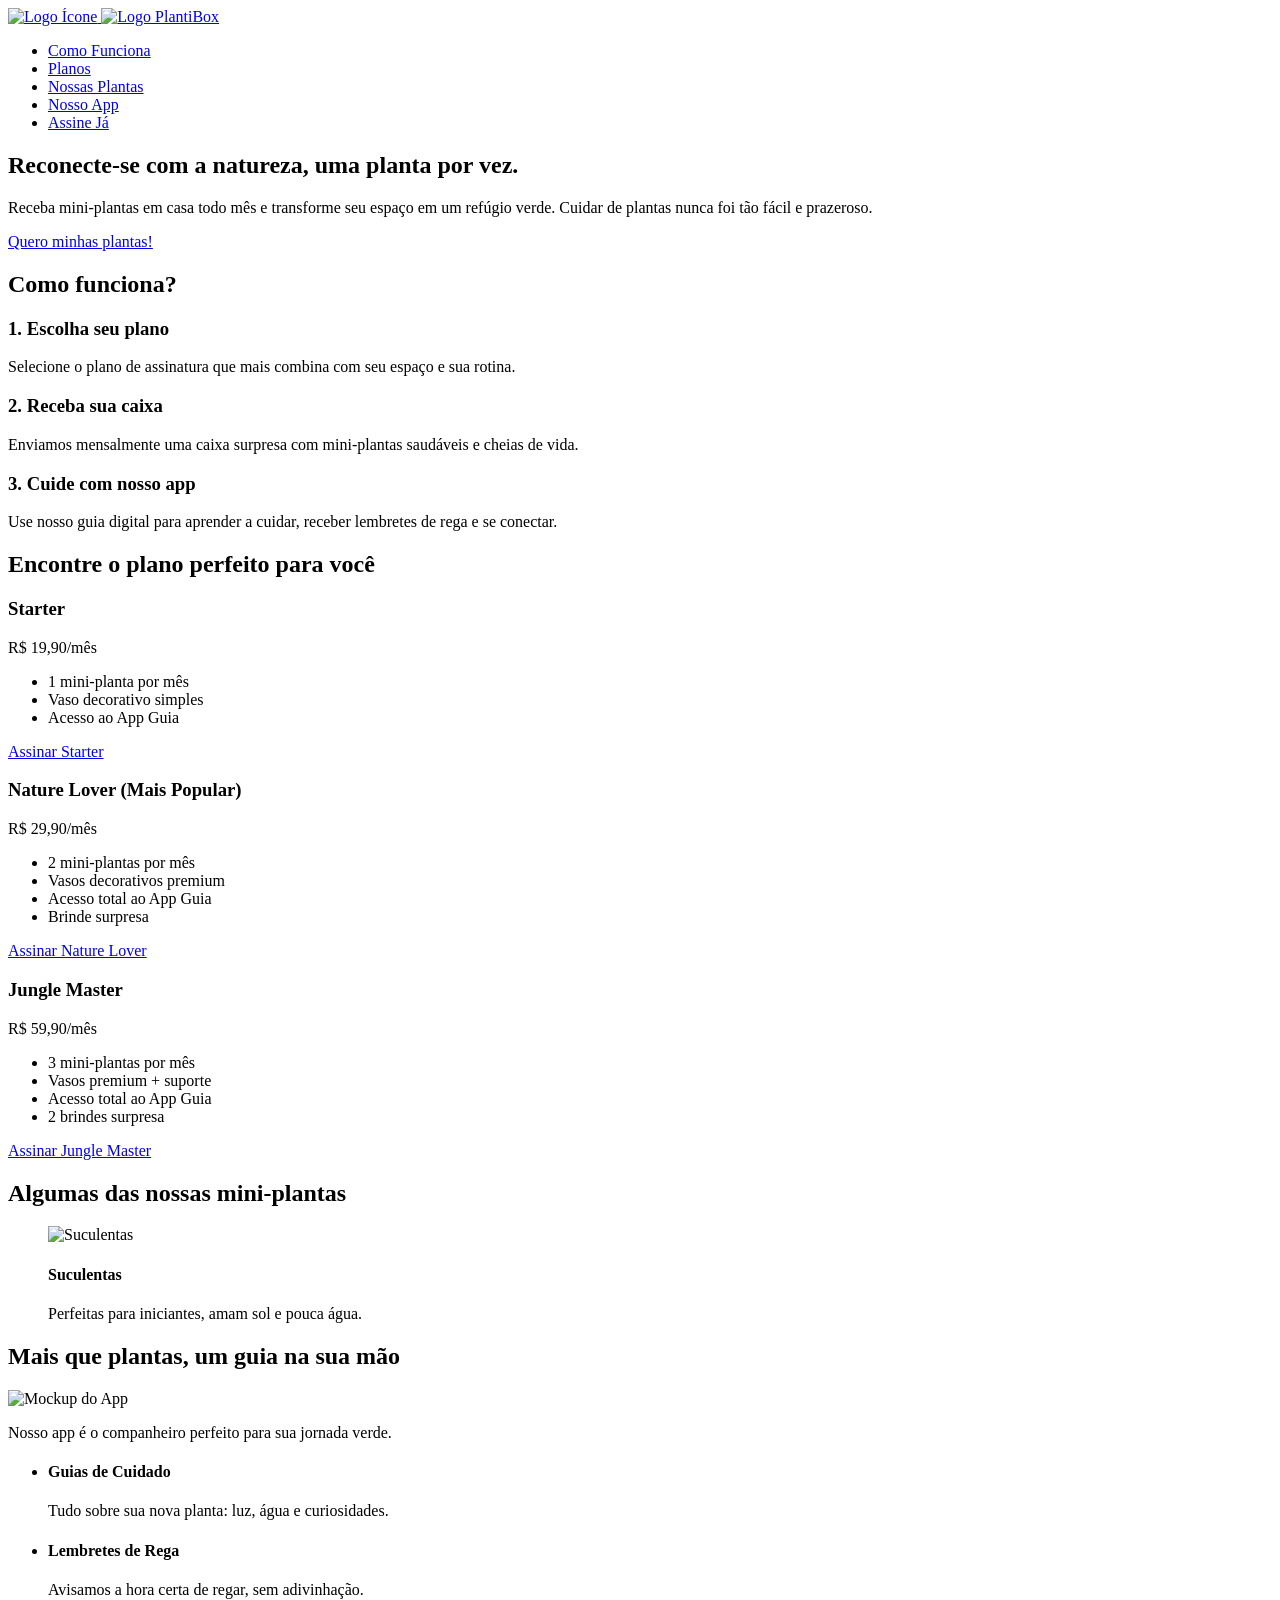
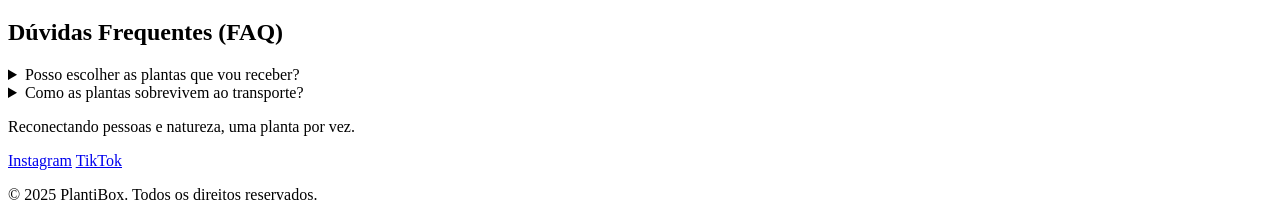
==== index.html @ e256478d "Update and rename index.html.html to index.html" ====
<!DOCTYPE html>
<html lang="pt-br">

<head>
    <meta charset="UTF-8">
    <meta name="viewport" content="width=device-width, initial-scale=1.0">
    <title>PlantiBox</title>
</head>

<body>

    <header>
        <a href="#">
            <img src="assets/logoplanticaixa.jpg" alt="Logo Ícone"> 
            <img src="assets/logoplantiescrito.jpg" alt="Logo PlantiBox">
        </a>

        <nav>
            <ul>
                <li><a href="#como-funciona">Como Funciona</a></li>
                <li><a href="#planos">Planos</a></li>
                <li><a href="#plantas">Nossas Plantas</a></li>
                <li><a href="#app">Nosso App</a></li>
                <li><a href="#planos">Assine Já</a></li>
            </ul>
        </nav>
        
    </header>

    <main>
        <section>
            <h1>Reconecte-se com a natureza, uma planta por vez.</h1>
            <p>Receba mini-plantas em casa todo mês e transforme seu espaço em um refúgio verde. Cuidar de plantas nunca foi tão fácil e prazeroso.</p>
            <a href="#planos">Quero minhas plantas!</a>
        </section>

        <section id="como-funciona">
            <h2>Como funciona?</h2>
            <div>
                <h3>1. Escolha seu plano</h3>
                <p>Selecione o plano de assinatura que mais combina com seu espaço e sua rotina.</p>
            </div>
            <div>
                <h3>2. Receba sua caixa</h3>
                <p>Enviamos mensalmente uma caixa surpresa com mini-plantas saudáveis e cheias de vida.</p>
            </div>
            <div>
                <h3>3. Cuide com nosso app</h3>
                <p>Use nosso guia digital para aprender a cuidar, receber lembretes de rega e se conectar.</p>
            </div>
        </section>

        <section id="planos">
            <h2>Encontre o plano perfeito para você</h2>
            
            <article>
                <h3>Starter</h3>
                <p>R$ 19,90/mês</p>
                <ul>
                    <li>1 mini-planta por mês</li>
                    <li>Vaso decorativo simples</li>
                    <li>Acesso ao App Guia</li>
                </ul>
                <a href="#">Assinar Starter</a>
            </article>

            <article>
                <h3>Nature Lover (Mais Popular)</h3>
                <p>R$ 29,90/mês</p>
                <ul>
                    <li>2 mini-plantas por mês</li>
                    <li>Vasos decorativos premium</li>
                    <li>Acesso total ao App Guia</li>
                    <li>Brinde surpresa</li>
                </ul>
                <a href="#">Assinar Nature Lover</a>
            </article>

            <article>
                <h3>Jungle Master</h3>
                <p>R$ 59,90/mês</p>
                <ul>
                    <li>3 mini-plantas por mês</li>
                    <li>Vasos premium + suporte</li>
                    <li>Acesso total ao App Guia</li>
                    <li>2 brindes surpresa</li>
                </ul>
                <a href="#">Assinar Jungle Master</a>
            </article>
        </section>

        <section id="plantas">
            <h2>Algumas das nossas mini-plantas</h2>
            <figure>
                <img src="assets/suculentas.webp" alt="Suculentas">
                <figcaption>
                    <h4>Suculentas</h4>
                    <p>Perfeitas para iniciantes, amam sol e pouca água.</p>
                </figcaption>
            </figure>
            </section>

        <section id="app">
            <h2>Mais que plantas, um guia na sua mão</h2>
            <img src="assets/plantiapp.png" alt="Mockup do App">
            <p>Nosso app é o companheiro perfeito para sua jornada verde.</p>
            <ul>
                <li>
                    <h4>Guias de Cuidado</h4>
                    <p>Tudo sobre sua nova planta: luz, água e curiosidades.</p>
                </li>
                <li>
                    <h4>Lembretes de Rega</h4>
                    <p>Avisamos a hora certa de regar, sem adivinhação.</p>
                </li>
            </ul>
        </section>

        <section>
            <h2>Dúvidas Frequentes (FAQ)</h2>
            <details>
                <summary>Posso escolher as plantas que vou receber?</summary>
                <p>A PlantiBox opera em um modelo surpresa...</p>
            </details>
            <details>
                <summary>Como as plantas sobrevivem ao transporte?</summary>
                <p>Usamos embalagens ecológicas e seguras...</p>
            </details>
        </section>
    </main>

    <footer>
        <p>Reconectando pessoas e natureza, uma planta por vez.</p>
        <nav>
            <a href="#">Instagram</a>
            <a href="#">TikTok</a>
        </nav>
        <p>&copy; 2025 PlantiBox. Todos os direitos reservados.</p>
    </footer>

</body>
</html>
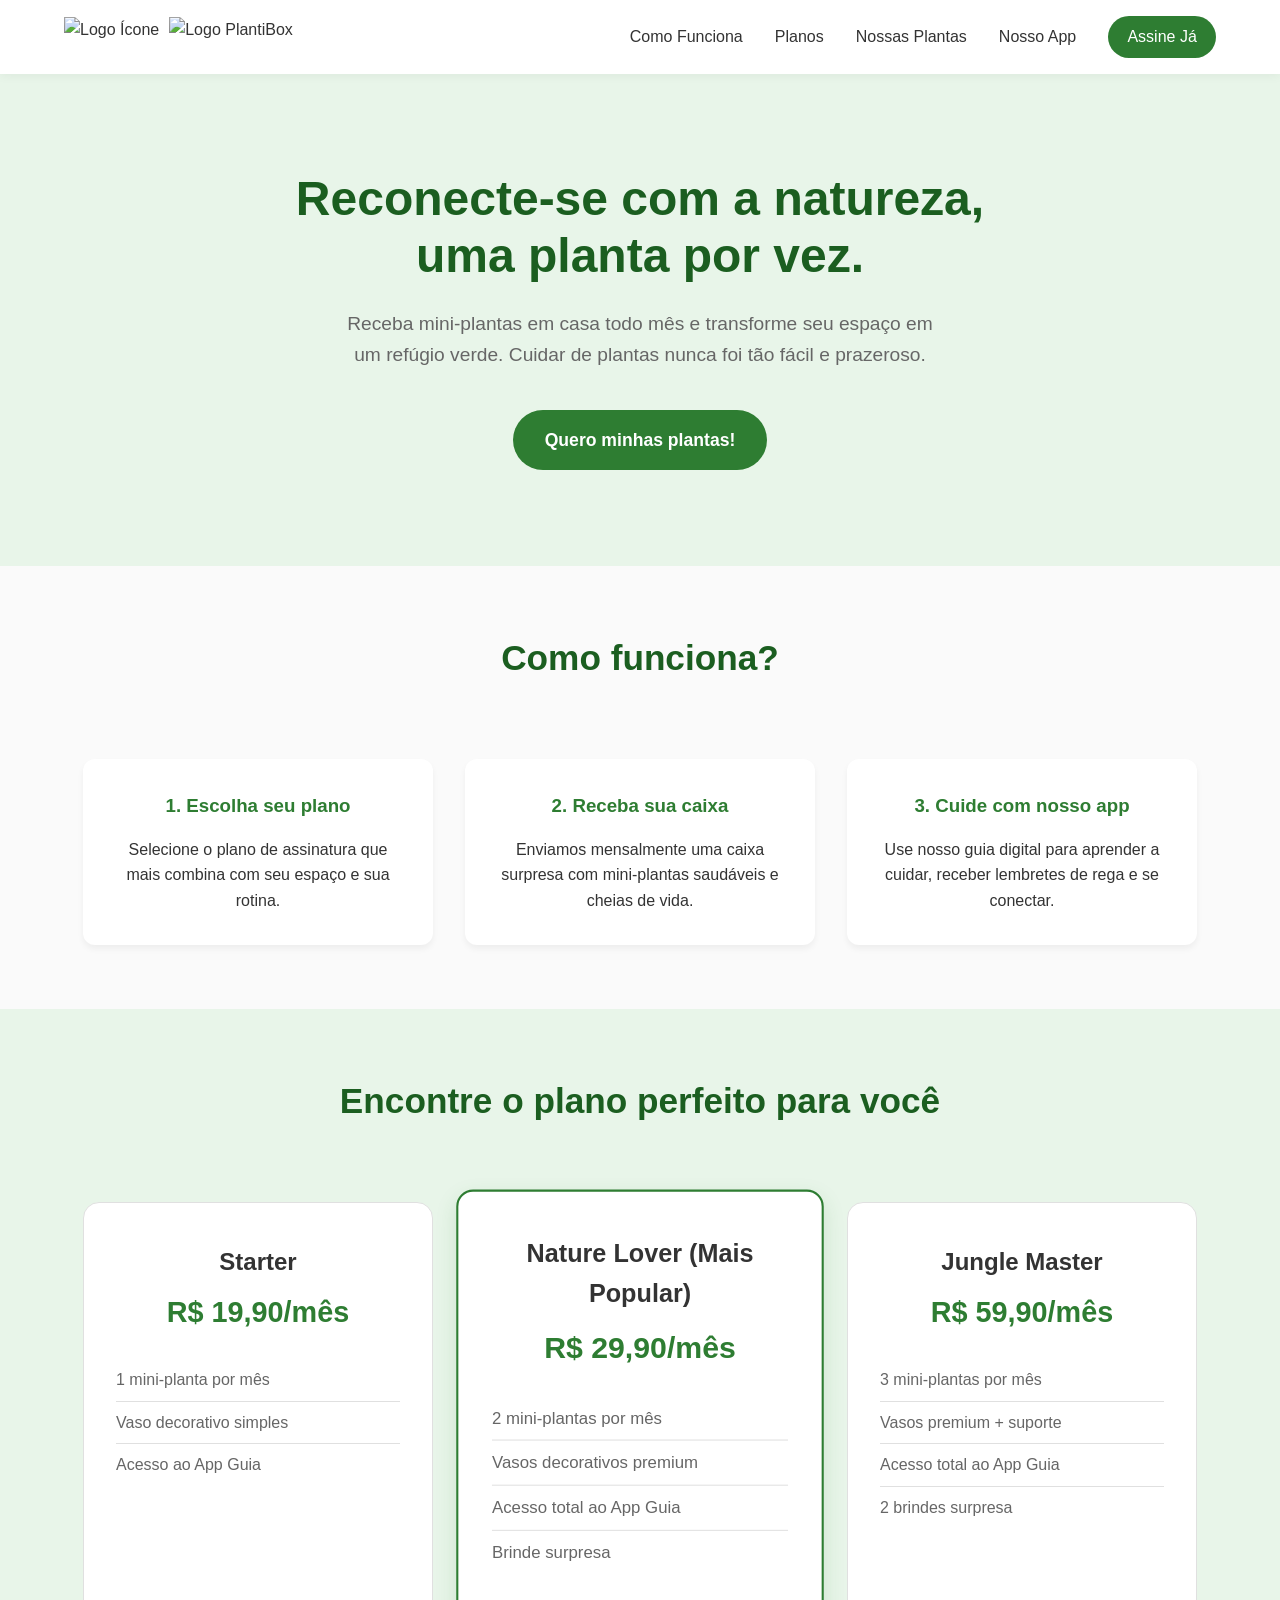
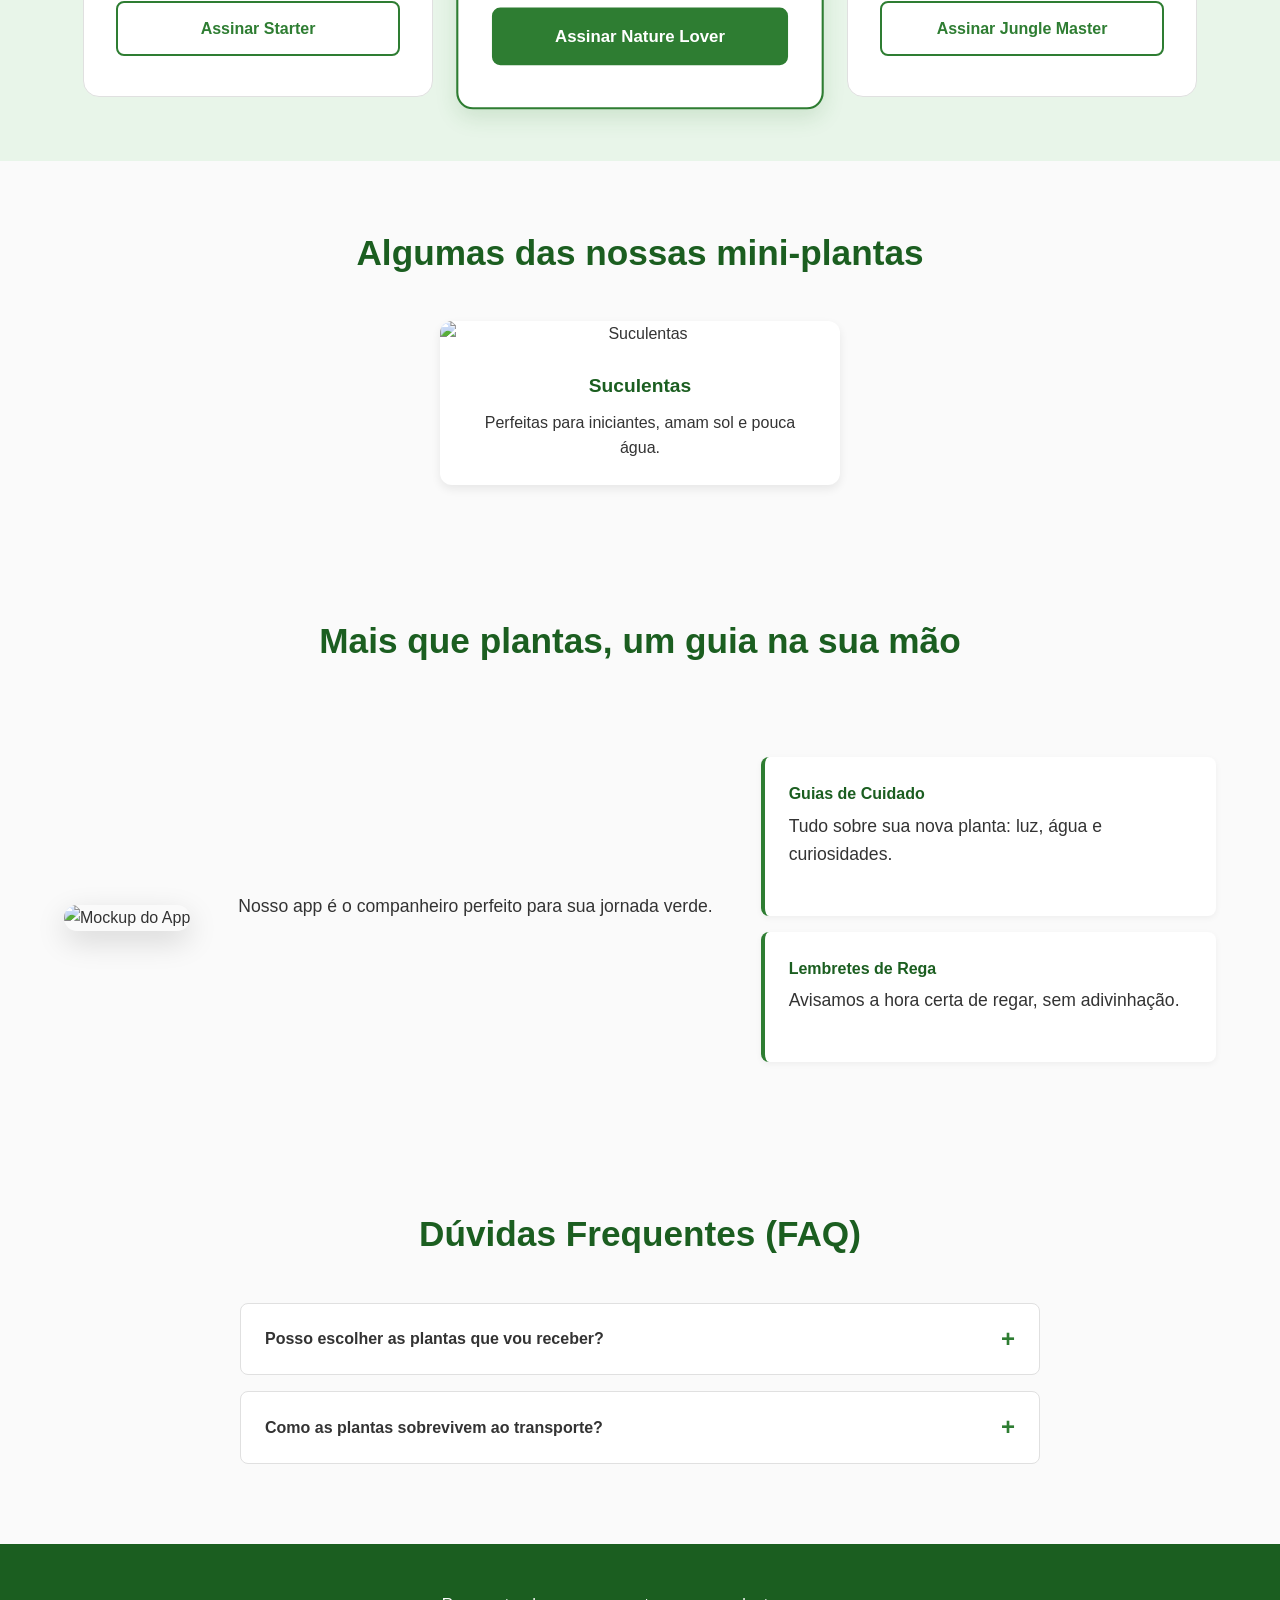
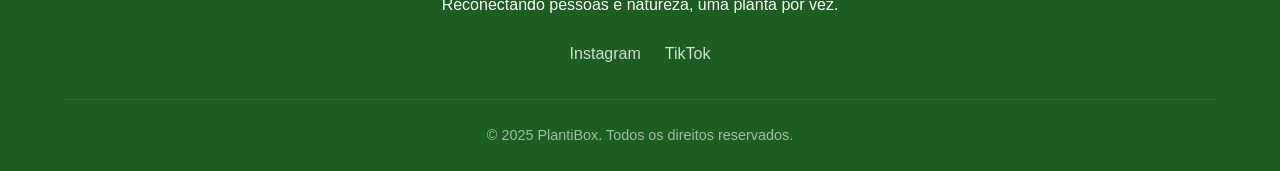
==== commit a4da5844: "Add favicon and update logo image paths Added favicon links and updated logo image paths." ====
--- a/index.html
+++ b/index.html
@@ -4,15 +4,18 @@
 <head>
     <meta charset="UTF-8">
     <meta name="viewport" content="width=device-width, initial-scale=1.0">
+    <link rel="icon" type="image/png" sizes="16x16" href="favicon-16x16.png">
+    <link rel="icon" type="image/png" sizes="32x32" href="favicon-32x32.png">
+    <link rel = "stylesheet" href = "style.css">
     <title>PlantiBox</title>
 </head>
 
 <body>
 
     <header>
-        <a href="#">
-            <img src="assets/logoplanticaixa.jpg" alt="Logo Ícone"> 
-            <img src="assets/logoplantiescrito.jpg" alt="Logo PlantiBox">
+        <a href="#" class="logo">
+            <img src="logoplanticaixa.jpg" alt="Logo Ícone"> 
+            <img src="logoplantiescrito.jpg" alt="Logo PlantiBox">
         </a>
 
         <nav>
--- a/style.css
+++ b/style.css
@@ -0,0 +1,537 @@
+:root {
+    --verde-principal: #2E7D32;
+    --verde-claro: #E8F5E9;
+    --verde-escuro: #1B5E20;
+    --texto-escuro: #333333;
+    --texto-claro: #666666;
+    --fundo: #FAFAFA;
+    --branco: #FFFFFF;
+    --borda: #E0E0E0;
+}
+
+* {
+    margin: 0;
+    padding: 0;
+    box-sizing: border-box;
+}
+
+html {
+    scroll-behavior: smooth;
+}
+
+body {
+    font-family: 'Segoe UI', Tahoma, Geneva, Verdana, sans-serif;
+    background-color: var(--fundo);
+    color: var(--texto-escuro);
+    line-height: 1.6;
+}
+
+a {
+    text-decoration: none;
+    color: inherit;
+}
+
+ul {
+    list-style: none;
+}
+
+header {
+    background-color: var(--branco);
+    padding: 1rem 5%;
+    display: flex;
+    justify-content: space-between;
+    align-items: center;
+    box-shadow: 0 2px 10px rgba(0, 0, 0, 0.05);
+    position: sticky;
+    top: 0;
+    z-index: 100;
+}
+
+header a {
+    display: flex;
+    align-items: center;
+    gap: 10px;
+}
+
+header img {
+    height: 40px;
+    object-fit: contain;
+}
+
+nav ul {
+    display: flex;
+    gap: 2rem;
+    align-items: center;
+}
+
+nav ul li a {
+    font-weight: 500;
+    transition: color 0.3s;
+}
+
+nav ul li a:hover {
+    color: var(--verde-principal);
+}
+
+nav ul li:last-child a {
+    background-color: var(--verde-principal);
+    color: var(--branco);
+    padding: 0.5rem 1.2rem;
+    border-radius: 25px;
+    transition: background-color 0.3s;
+}
+
+nav ul li:last-child a:hover {
+    background-color: var(--verde-escuro);
+}
+
+
+main section {
+    padding: 4rem 5%;
+    text-align: center;
+}
+
+section h2 {
+    font-size: 2.2rem;
+    color: var(--verde-escuro);
+    margin-bottom: 2.5rem;
+}
+
+/* =========================================
+   Hero Section (Primeira Seção)
+========================================= */
+main section:first-of-type {
+    background-color: var(--verde-claro);
+    padding: 6rem 5%;
+    display: flex;
+    flex-direction: column;
+    align-items: center;
+    gap: 1.5rem;
+}
+
+main section:first-of-type h1 {
+    font-size: 3rem;
+    color: var(--verde-escuro);
+    max-width: 800px;
+    line-height: 1.2;
+}
+
+main section:first-of-type p {
+    font-size: 1.2rem;
+    color: var(--texto-claro);
+    max-width: 600px;
+}
+
+main section:first-of-type > a {
+    display: inline-block;
+    background-color: var(--verde-principal);
+    color: var(--branco);
+    padding: 1rem 2rem;
+    font-size: 1.1rem;
+    font-weight: bold;
+    border-radius: 30px;
+    margin-top: 1rem;
+    transition: transform 0.2s, background-color 0.3s;
+}
+
+main section:first-of-type > a:hover {
+    background-color: var(--verde-escuro);
+    transform: translateY(-2px);
+}
+
+/* =========================================
+   Como Funciona
+========================================= */
+#como-funciona {
+    display: flex;
+    flex-wrap: wrap;
+    justify-content: center;
+    gap: 2rem;
+}
+
+#como-funciona h2 {
+    width: 100%;
+}
+
+#como-funciona div {
+    flex: 1;
+    min-width: 250px;
+    max-width: 350px;
+    background: var(--branco);
+    padding: 2rem;
+    border-radius: 12px;
+    box-shadow: 0 4px 6px rgba(0, 0, 0, 0.05);
+}
+
+#como-funciona h3 {
+    color: var(--verde-principal);
+    margin-bottom: 1rem;
+}
+
+/* =========================================
+   Planos de Assinatura
+========================================= */
+#planos {
+    background-color: var(--verde-claro);
+    display: flex;
+    flex-wrap: wrap;
+    justify-content: center;
+    gap: 2rem;
+}
+
+#planos h2 {
+    width: 100%;
+}
+
+#planos article {
+    background: var(--branco);
+    flex: 1;
+    min-width: 280px;
+    max-width: 350px;
+    padding: 2.5rem 2rem;
+    border-radius: 16px;
+    border: 1px solid var(--borda);
+    display: flex;
+    flex-direction: column;
+    align-items: center;
+    transition: transform 0.3s, box-shadow 0.3s;
+}
+
+#planos article:hover {
+    transform: translateY(-10px);
+    box-shadow: 0 12px 24px rgba(0, 0, 0, 0.1);
+}
+
+/* Destaque para o plano mais popular (o do meio) */
+#planos article:nth-of-type(2) {
+    border: 2px solid var(--verde-principal);
+    transform: scale(1.05);
+    box-shadow: 0 8px 20px rgba(46, 125, 50, 0.15);
+}
+
+#planos article:nth-of-type(2):hover {
+    transform: scale(1.05) translateY(-10px);
+}
+
+#planos article h3 {
+    font-size: 1.5rem;
+    margin-bottom: 0.5rem;
+}
+
+#planos article > p {
+    font-size: 1.8rem;
+    font-weight: bold;
+    color: var(--verde-principal);
+    margin-bottom: 1.5rem;
+}
+
+#planos ul {
+    text-align: left;
+    width: 100%;
+    margin-bottom: 2rem;
+    flex-grow: 1;
+}
+
+#planos ul li {
+    padding: 0.5rem 0;
+    border-bottom: 1px solid var(--borda);
+    color: var(--texto-claro);
+}
+
+#planos ul li:last-child {
+    border-bottom: none;
+}
+
+#planos article a {
+    display: inline-block;
+    width: 100%;
+    text-align: center;
+    padding: 0.8rem;
+    border-radius: 8px;
+    font-weight: bold;
+    border: 2px solid var(--verde-principal);
+    color: var(--verde-principal);
+    transition: all 0.3s;
+}
+
+#planos article:nth-of-type(2) a,
+#planos article a:hover {
+    background-color: var(--verde-principal);
+    color: var(--branco);
+}
+
+/* =========================================
+   Nossas Plantas
+========================================= */
+#plantas figure {
+    background: var(--branco);
+    max-width: 400px;
+    margin: 0 auto;
+    border-radius: 12px;
+    overflow: hidden;
+    box-shadow: 0 4px 10px rgba(0,0,0,0.08);
+}
+
+#plantas img {
+    width: 100%;
+    height: auto;
+    display: block;
+}
+
+#plantas figcaption {
+    padding: 1.5rem;
+}
+
+#plantas figcaption h4 {
+    font-size: 1.2rem;
+    color: var(--verde-escuro);
+    margin-bottom: 0.5rem;
+}
+
+/* =========================================
+   Nosso App
+========================================= */
+#app {
+    display: flex;
+    flex-wrap: wrap;
+    align-items: center;
+    justify-content: center;
+    gap: 3rem;
+    text-align: left;
+}
+
+#app h2 {
+    text-align: center;
+    width: 100%;
+}
+
+#app img {
+    max-width: 300px;
+    height: auto;
+    border-radius: 20px;
+    box-shadow: 0 10px 30px rgba(0,0,0,0.15);
+}
+
+#app > div, #app ul {
+    flex: 1;
+    min-width: 300px;
+    max-width: 500px;
+}
+
+#app p {
+    margin-bottom: 1.5rem;
+    font-size: 1.1rem;
+}
+
+#app ul li {
+    background: var(--branco);
+    padding: 1.5rem;
+    border-radius: 8px;
+    margin-bottom: 1rem;
+    box-shadow: 0 2px 6px rgba(0,0,0,0.05);
+    border-left: 4px solid var(--verde-principal);
+}
+
+#app ul li h4 {
+    color: var(--verde-escuro);
+    margin-bottom: 0.3rem;
+}
+
+/* =========================================
+   FAQ (Dúvidas Frequentes)
+========================================= */
+details {
+    max-width: 800px;
+    margin: 0 auto 1rem auto;
+    background: var(--branco);
+    border: 1px solid var(--borda);
+    border-radius: 8px;
+    text-align: left;
+}
+
+summary {
+    padding: 1rem 1.5rem;
+    font-weight: bold;
+    cursor: pointer;
+    list-style: none; /* Remove seta padrão em alguns navegadores */
+    display: flex;
+    justify-content: space-between;
+    align-items: center;
+}
+
+summary::-webkit-details-marker {
+    display: none; /* Remove seta padrão no Chrome/Safari */
+}
+
+summary::after {
+    content: "+";
+    color: var(--verde-principal);
+    font-size: 1.5rem;
+    transition: transform 0.3s;
+}
+
+details[open] summary::after {
+    transform: rotate(45deg);
+}
+
+details p {
+    padding: 0 1.5rem 1.5rem 1.5rem;
+    color: var(--texto-claro);
+    border-top: 1px solid var(--borda);
+    margin-top: 1rem;
+    padding-top: 1rem;
+}
+
+footer {
+    background-color: var(--verde-escuro);
+    color: var(--branco);
+    padding: 3rem 5% 1.5rem;
+    text-align: center;
+}
+
+footer nav {
+    margin: 1.5rem 0;
+    display: flex;
+    justify-content: center;
+    gap: 1.5rem;
+}
+
+footer nav a {
+    opacity: 0.8;
+    transition: opacity 0.3s;
+}
+
+footer nav a:hover {
+    opacity: 1;
+    text-decoration: underline;
+}
+
+footer p:last-child {
+    font-size: 0.9rem;
+    opacity: 0.6;
+    margin-top: 2rem;
+    border-top: 1px solid rgba(255,255,255,0.1);
+    padding-top: 1.5rem;
+}
+
+
+@media (max-width: 768px) {
+    header {
+        flex-direction: column;
+        gap: 1rem;
+        padding: 1rem;
+    }
+
+    nav ul {
+        flex-wrap: wrap;
+        justify-content: center;
+        gap: 1rem;
+    }
+
+    main section:first-of-type h1 {
+        font-size: 2.2rem;
+    }
+
+    #planos article:nth-of-type(2) {
+        transform: scale(1); /* Remove o zoom no mobile para não quebrar o layout */
+    }
+
+    #planos article:nth-of-type(2):hover {
+        transform: translateY(-5px);
+    }
+}
+/* ANIMAÇÃO */
+.fade-in {
+    opacity: 0;
+    transform: translateY(20px);
+    transition: 0.6s ease;
+}
+
+.fade-in.visible {
+    opacity: 1;
+    transform: translateY(0);
+}
+
+
+.menu-toggle {
+    display: none;
+    font-size: 1.8rem;
+    background: none;
+    border: none;
+    cursor: pointer;
+}
+
+@media (max-width: 768px) {
+
+    .menu-toggle {
+        display: block;
+    }
+
+    header {
+        flex-direction: row;
+        justify-content: space-between;
+    }
+
+    header nav {
+        display: none;
+        width: 100%;
+    }
+
+    header nav.active {
+        display: block;
+    }
+
+    nav ul {
+        flex-direction: column;
+        gap: 1rem;
+        margin-top: 1rem;
+    }
+}
+/* ANIMAÇÃO */
+.fade-in {
+    opacity: 0;
+    transform: translateY(20px);
+    transition: 0.6s ease;
+}
+
+.fade-in.visible {
+    opacity: 1;
+    transform: translateY(0);
+}
+
+/* MENU MOBILE */
+.menu-toggle {
+    display: none;
+    font-size: 1.8rem;
+    background: none;
+    border: none;
+    cursor: pointer;
+}
+
+/* MOBILE */
+@media (max-width: 768px) {
+
+    .menu-toggle {
+        display: block;
+    }
+
+    header {
+        flex-direction: row;
+        justify-content: space-between;
+    }
+
+    header nav {
+        display: none;
+        width: 100%;
+    }
+
+    header nav.active {
+        display: block;
+    }
+
+    nav ul {
+        flex-direction: column;
+        gap: 1rem;
+        margin-top: 1rem;
+    }
+}
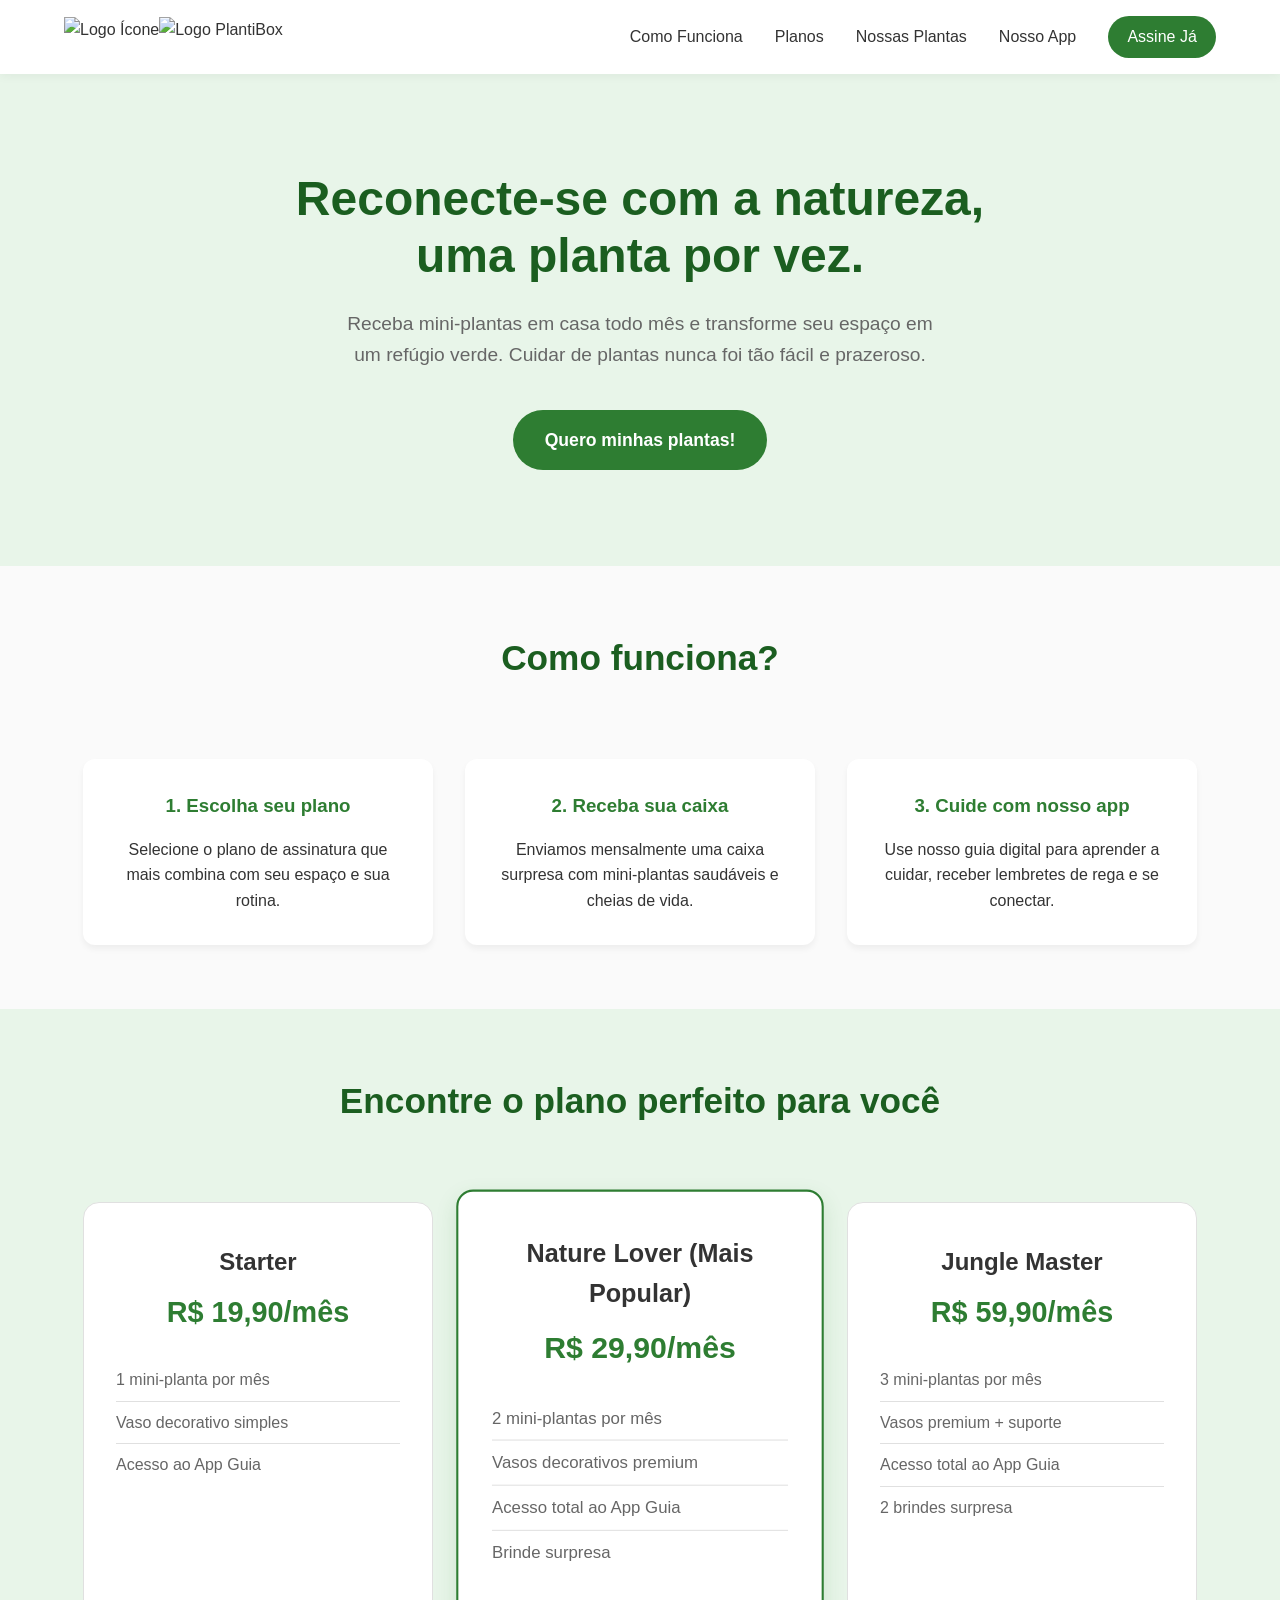
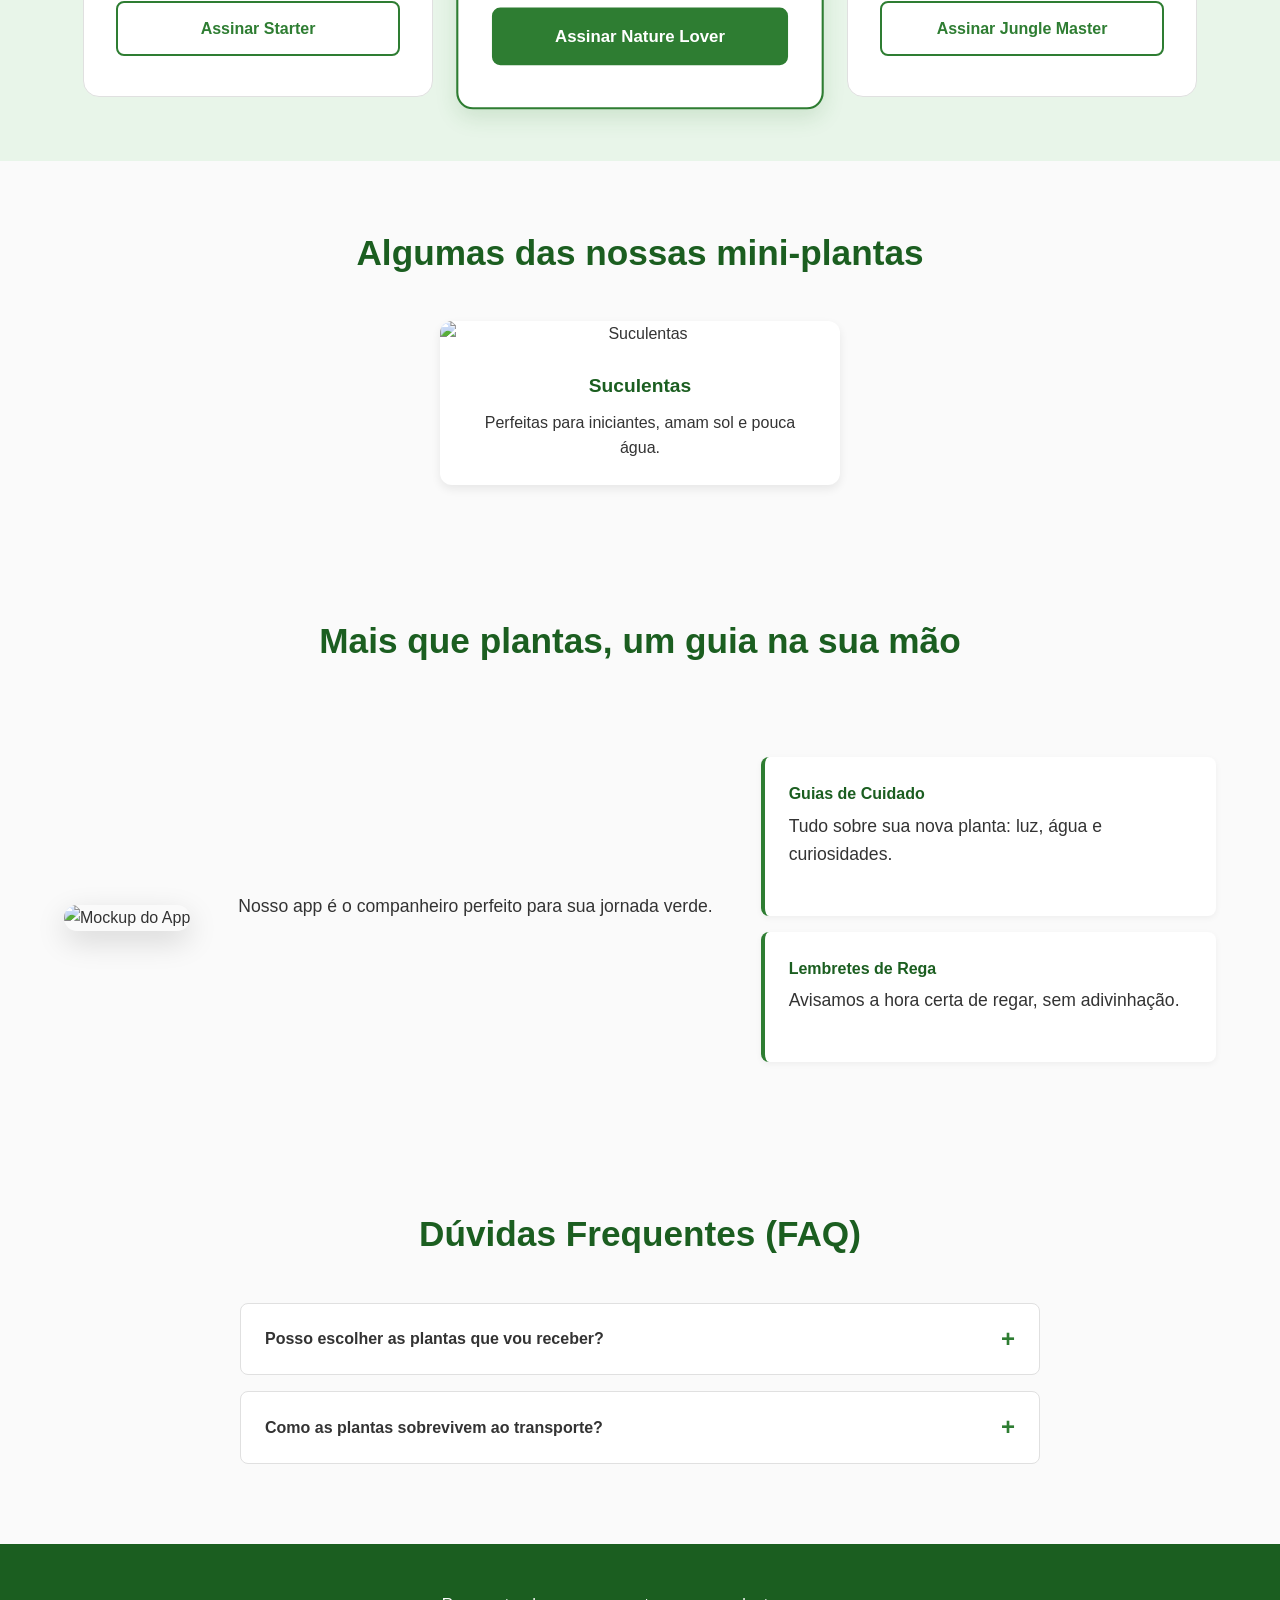
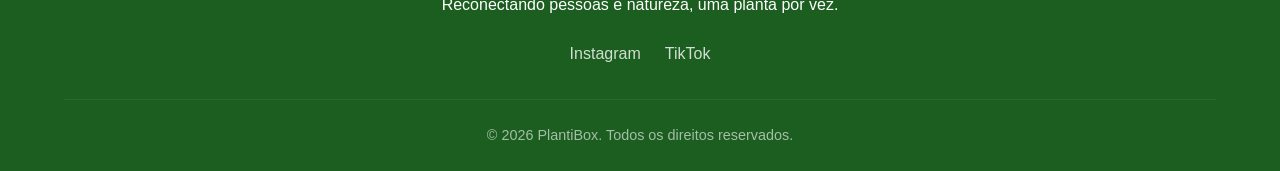
==== commit 8efde1e3: "Update index.html" ====
--- a/index.html
+++ b/index.html
@@ -138,7 +138,7 @@
             <a href="#">Instagram</a>
             <a href="#">TikTok</a>
         </nav>
-        <p>&copy; 2025 PlantiBox. Todos os direitos reservados.</p>
+        <p>&copy; 2026 PlantiBox. Todos os direitos reservados.</p>
     </footer>
 
 </body>
--- a/style.css
+++ b/style.css
@@ -7,6 +7,12 @@
     --fundo: #FAFAFA;
     --branco: #FFFFFF;
     --borda: #E0E0E0;
+}
+
+.logo{
+    display: flex;
+    align-items: center;
+    gap: 0px;
 }
 
 * {
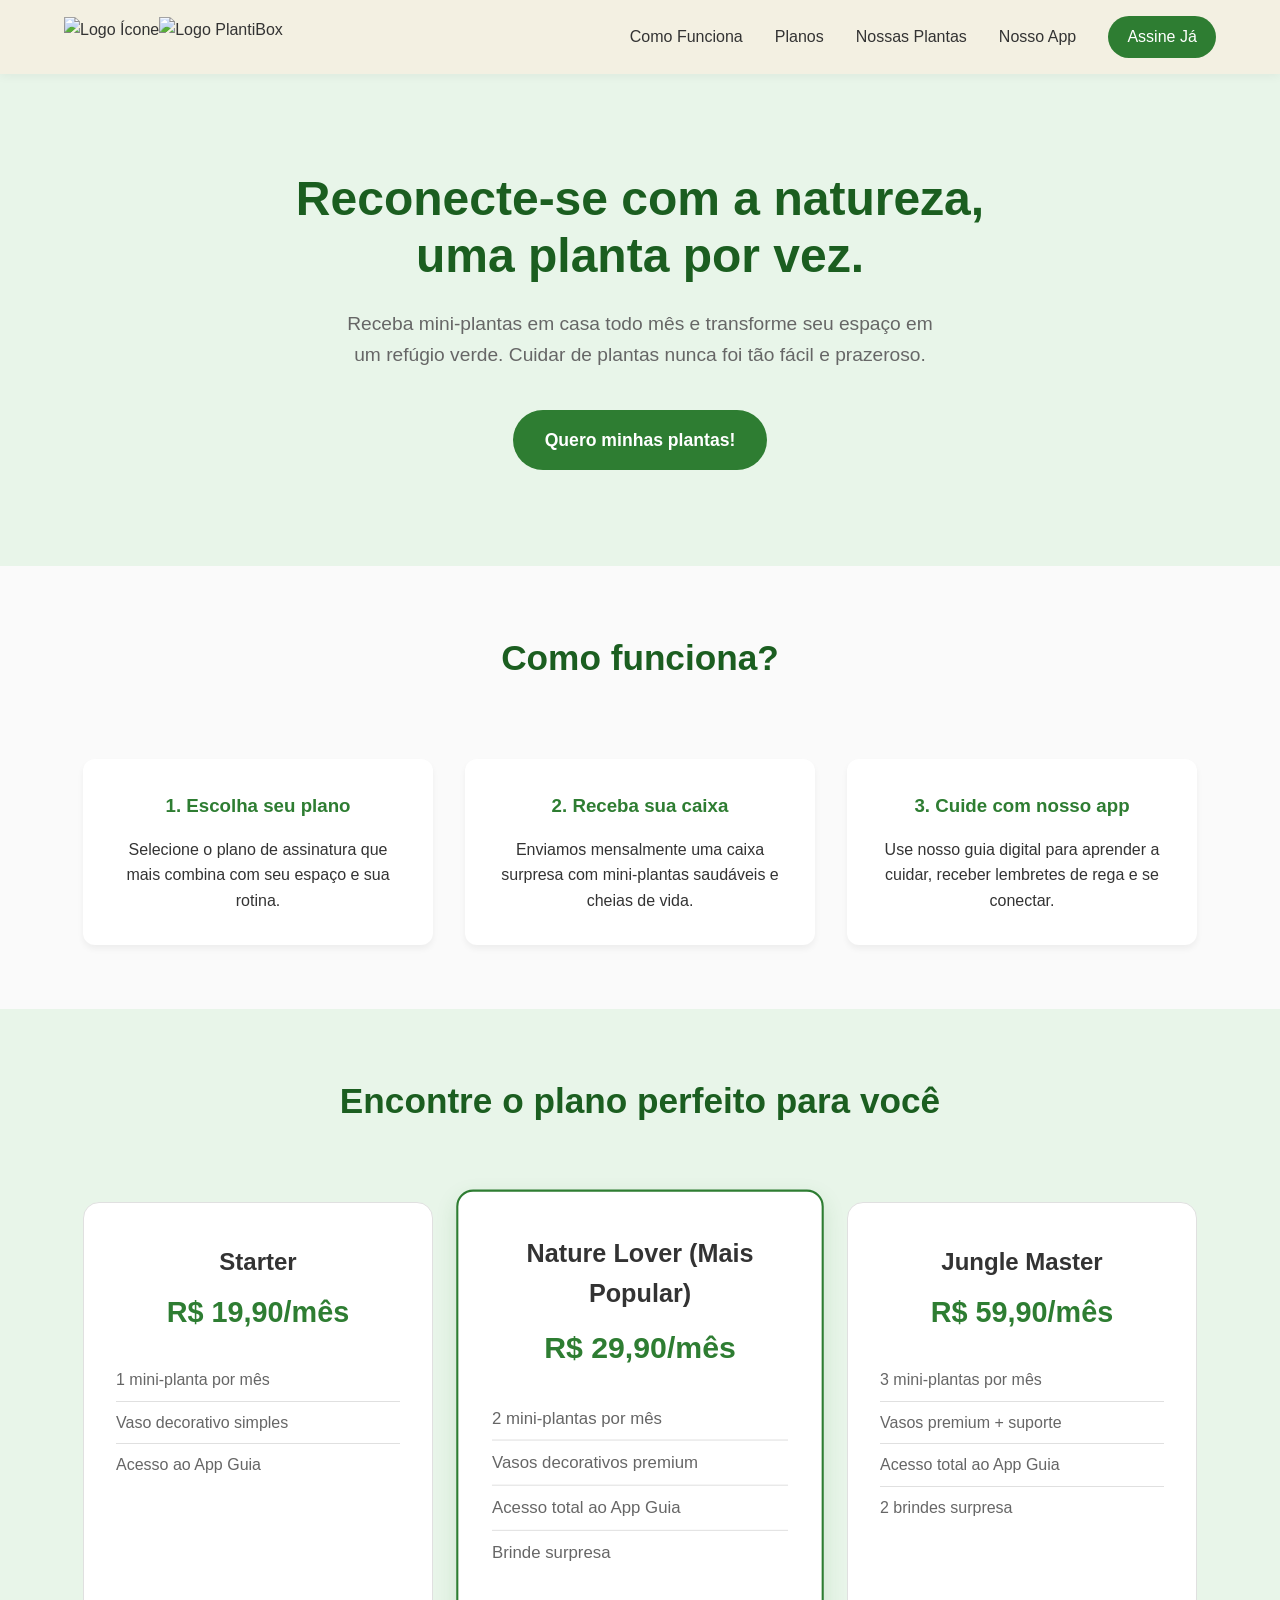
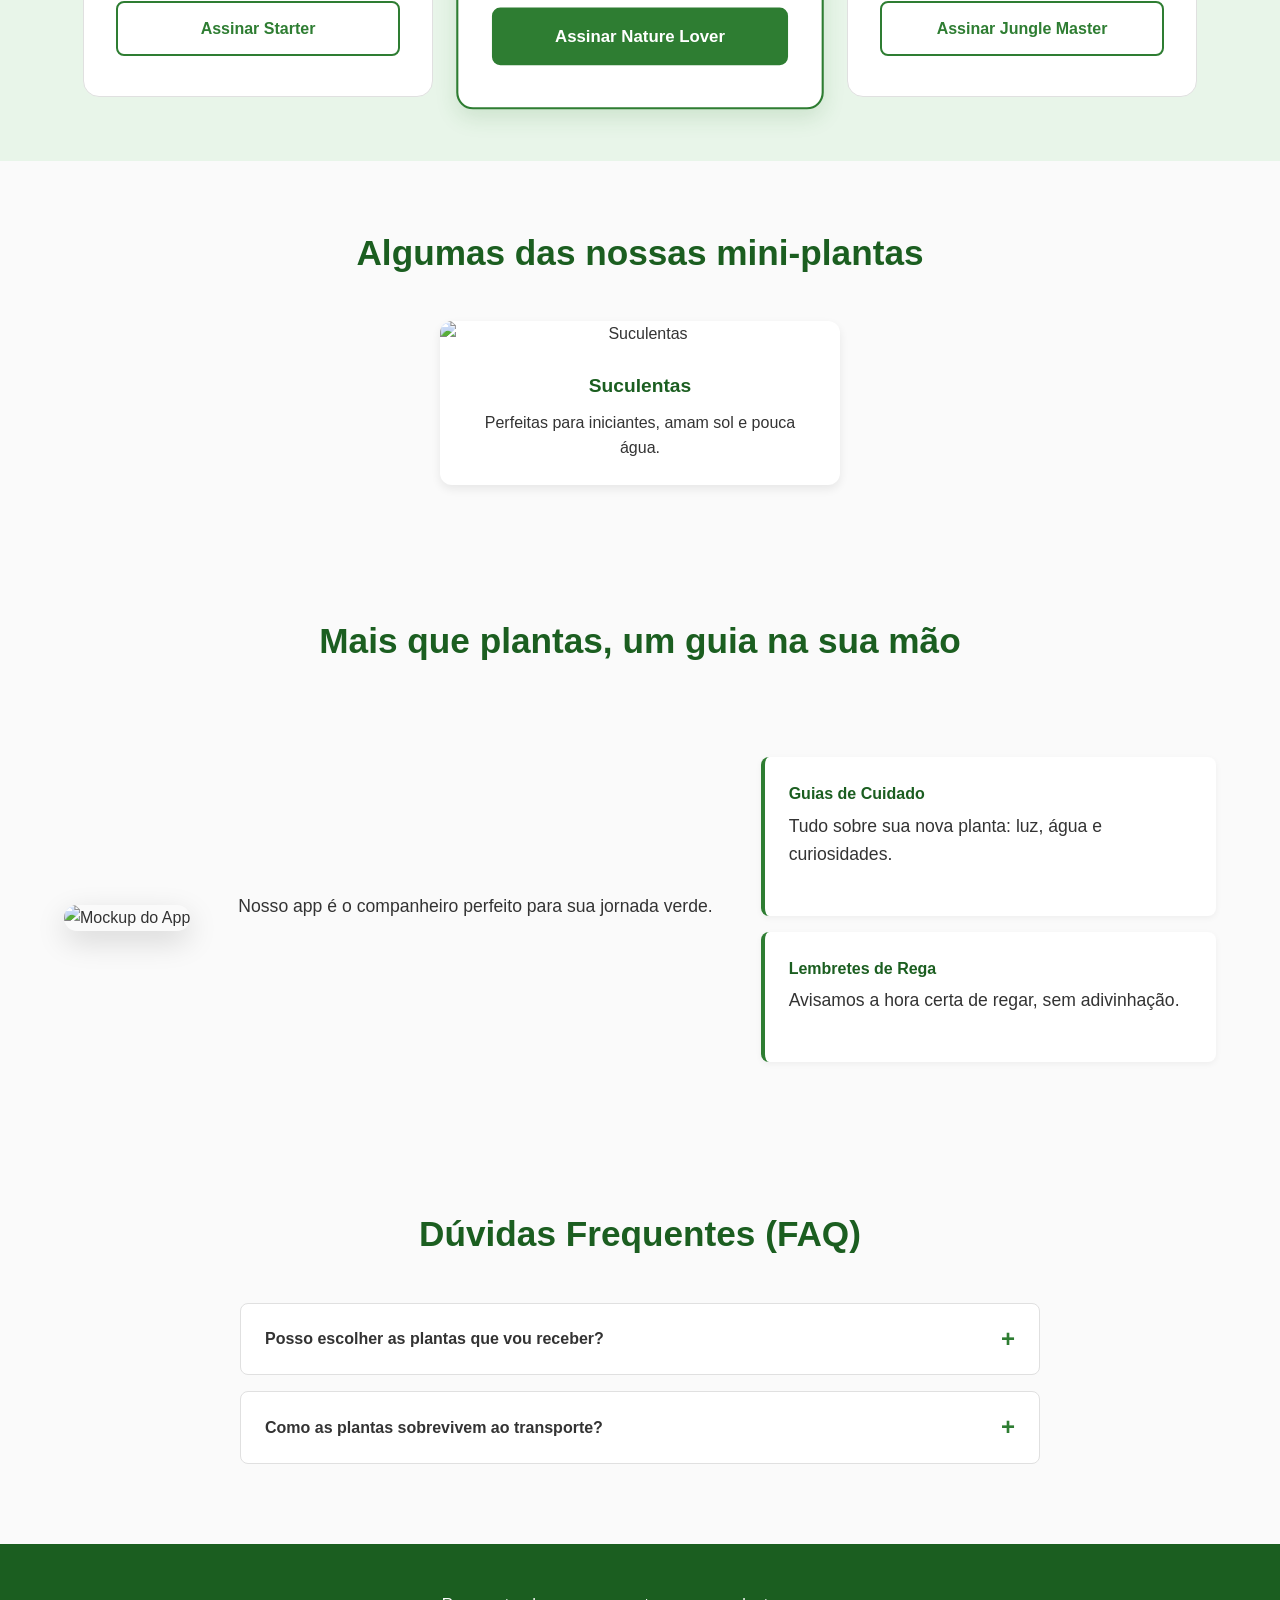
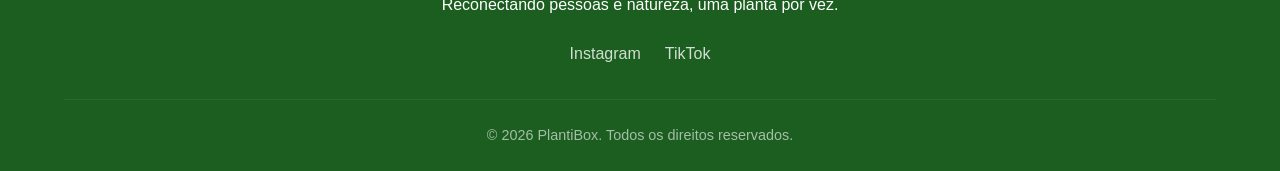
==== commit 7923612e: "Add files via upload" ====
--- a/index.html
+++ b/index.html
@@ -4,8 +4,8 @@
 <head>
     <meta charset="UTF-8">
     <meta name="viewport" content="width=device-width, initial-scale=1.0">
-    <link rel="icon" type="image/png" sizes="16x16" href="favicon-16x16.png">
-    <link rel="icon" type="image/png" sizes="32x32" href="favicon-32x32.png">
+    <link rel="icon" type="image/png" sizes="16x16" href="assets/favicon-16x16.png">
+    <link rel="icon" type="image/png" sizes="32x32" href="assets/favicon-32x32.png">
     <link rel = "stylesheet" href = "style.css">
     <title>PlantiBox</title>
 </head>
@@ -14,8 +14,8 @@
 
     <header>
         <a href="#" class="logo">
-            <img src="logoplanticaixa.jpg" alt="Logo Ícone"> 
-            <img src="logoplantiescrito.jpg" alt="Logo PlantiBox">
+            <img src="assets/logoplanticaixa.jpeg" alt="Logo Ícone"> 
+            <img src="assets/logoplantiescrito.jpeg" alt="Logo PlantiBox">
         </a>
 
         <nav>
@@ -142,4 +142,4 @@
     </footer>
 
 </body>
-</html>
+</html>
--- a/style.css
+++ b/style.css
@@ -1,543 +1,543 @@
-:root {
-    --verde-principal: #2E7D32;
-    --verde-claro: #E8F5E9;
-    --verde-escuro: #1B5E20;
-    --texto-escuro: #333333;
-    --texto-claro: #666666;
-    --fundo: #FAFAFA;
-    --branco: #FFFFFF;
-    --borda: #E0E0E0;
-}
-
-.logo{
-    display: flex;
-    align-items: center;
-    gap: 0px;
-}
-
-* {
-    margin: 0;
-    padding: 0;
-    box-sizing: border-box;
-}
-
-html {
-    scroll-behavior: smooth;
-}
-
-body {
-    font-family: 'Segoe UI', Tahoma, Geneva, Verdana, sans-serif;
-    background-color: var(--fundo);
-    color: var(--texto-escuro);
-    line-height: 1.6;
-}
-
-a {
-    text-decoration: none;
-    color: inherit;
-}
-
-ul {
-    list-style: none;
-}
-
-header {
-    background-color: var(--branco);
-    padding: 1rem 5%;
-    display: flex;
-    justify-content: space-between;
-    align-items: center;
-    box-shadow: 0 2px 10px rgba(0, 0, 0, 0.05);
-    position: sticky;
-    top: 0;
-    z-index: 100;
-}
-
-header a {
-    display: flex;
-    align-items: center;
-    gap: 10px;
-}
-
-header img {
-    height: 40px;
-    object-fit: contain;
-}
-
-nav ul {
-    display: flex;
-    gap: 2rem;
-    align-items: center;
-}
-
-nav ul li a {
-    font-weight: 500;
-    transition: color 0.3s;
-}
-
-nav ul li a:hover {
-    color: var(--verde-principal);
-}
-
-nav ul li:last-child a {
-    background-color: var(--verde-principal);
-    color: var(--branco);
-    padding: 0.5rem 1.2rem;
-    border-radius: 25px;
-    transition: background-color 0.3s;
-}
-
-nav ul li:last-child a:hover {
-    background-color: var(--verde-escuro);
-}
-
-
-main section {
-    padding: 4rem 5%;
-    text-align: center;
-}
-
-section h2 {
-    font-size: 2.2rem;
-    color: var(--verde-escuro);
-    margin-bottom: 2.5rem;
-}
-
-/* =========================================
-   Hero Section (Primeira Seção)
-========================================= */
-main section:first-of-type {
-    background-color: var(--verde-claro);
-    padding: 6rem 5%;
-    display: flex;
-    flex-direction: column;
-    align-items: center;
-    gap: 1.5rem;
-}
-
-main section:first-of-type h1 {
-    font-size: 3rem;
-    color: var(--verde-escuro);
-    max-width: 800px;
-    line-height: 1.2;
-}
-
-main section:first-of-type p {
-    font-size: 1.2rem;
-    color: var(--texto-claro);
-    max-width: 600px;
-}
-
-main section:first-of-type > a {
-    display: inline-block;
-    background-color: var(--verde-principal);
-    color: var(--branco);
-    padding: 1rem 2rem;
-    font-size: 1.1rem;
-    font-weight: bold;
-    border-radius: 30px;
-    margin-top: 1rem;
-    transition: transform 0.2s, background-color 0.3s;
-}
-
-main section:first-of-type > a:hover {
-    background-color: var(--verde-escuro);
-    transform: translateY(-2px);
-}
-
-/* =========================================
-   Como Funciona
-========================================= */
-#como-funciona {
-    display: flex;
-    flex-wrap: wrap;
-    justify-content: center;
-    gap: 2rem;
-}
-
-#como-funciona h2 {
-    width: 100%;
-}
-
-#como-funciona div {
-    flex: 1;
-    min-width: 250px;
-    max-width: 350px;
-    background: var(--branco);
-    padding: 2rem;
-    border-radius: 12px;
-    box-shadow: 0 4px 6px rgba(0, 0, 0, 0.05);
-}
-
-#como-funciona h3 {
-    color: var(--verde-principal);
-    margin-bottom: 1rem;
-}
-
-/* =========================================
-   Planos de Assinatura
-========================================= */
-#planos {
-    background-color: var(--verde-claro);
-    display: flex;
-    flex-wrap: wrap;
-    justify-content: center;
-    gap: 2rem;
-}
-
-#planos h2 {
-    width: 100%;
-}
-
-#planos article {
-    background: var(--branco);
-    flex: 1;
-    min-width: 280px;
-    max-width: 350px;
-    padding: 2.5rem 2rem;
-    border-radius: 16px;
-    border: 1px solid var(--borda);
-    display: flex;
-    flex-direction: column;
-    align-items: center;
-    transition: transform 0.3s, box-shadow 0.3s;
-}
-
-#planos article:hover {
-    transform: translateY(-10px);
-    box-shadow: 0 12px 24px rgba(0, 0, 0, 0.1);
-}
-
-/* Destaque para o plano mais popular (o do meio) */
-#planos article:nth-of-type(2) {
-    border: 2px solid var(--verde-principal);
-    transform: scale(1.05);
-    box-shadow: 0 8px 20px rgba(46, 125, 50, 0.15);
-}
-
-#planos article:nth-of-type(2):hover {
-    transform: scale(1.05) translateY(-10px);
-}
-
-#planos article h3 {
-    font-size: 1.5rem;
-    margin-bottom: 0.5rem;
-}
-
-#planos article > p {
-    font-size: 1.8rem;
-    font-weight: bold;
-    color: var(--verde-principal);
-    margin-bottom: 1.5rem;
-}
-
-#planos ul {
-    text-align: left;
-    width: 100%;
-    margin-bottom: 2rem;
-    flex-grow: 1;
-}
-
-#planos ul li {
-    padding: 0.5rem 0;
-    border-bottom: 1px solid var(--borda);
-    color: var(--texto-claro);
-}
-
-#planos ul li:last-child {
-    border-bottom: none;
-}
-
-#planos article a {
-    display: inline-block;
-    width: 100%;
-    text-align: center;
-    padding: 0.8rem;
-    border-radius: 8px;
-    font-weight: bold;
-    border: 2px solid var(--verde-principal);
-    color: var(--verde-principal);
-    transition: all 0.3s;
-}
-
-#planos article:nth-of-type(2) a,
-#planos article a:hover {
-    background-color: var(--verde-principal);
-    color: var(--branco);
-}
-
-/* =========================================
-   Nossas Plantas
-========================================= */
-#plantas figure {
-    background: var(--branco);
-    max-width: 400px;
-    margin: 0 auto;
-    border-radius: 12px;
-    overflow: hidden;
-    box-shadow: 0 4px 10px rgba(0,0,0,0.08);
-}
-
-#plantas img {
-    width: 100%;
-    height: auto;
-    display: block;
-}
-
-#plantas figcaption {
-    padding: 1.5rem;
-}
-
-#plantas figcaption h4 {
-    font-size: 1.2rem;
-    color: var(--verde-escuro);
-    margin-bottom: 0.5rem;
-}
-
-/* =========================================
-   Nosso App
-========================================= */
-#app {
-    display: flex;
-    flex-wrap: wrap;
-    align-items: center;
-    justify-content: center;
-    gap: 3rem;
-    text-align: left;
-}
-
-#app h2 {
-    text-align: center;
-    width: 100%;
-}
-
-#app img {
-    max-width: 300px;
-    height: auto;
-    border-radius: 20px;
-    box-shadow: 0 10px 30px rgba(0,0,0,0.15);
-}
-
-#app > div, #app ul {
-    flex: 1;
-    min-width: 300px;
-    max-width: 500px;
-}
-
-#app p {
-    margin-bottom: 1.5rem;
-    font-size: 1.1rem;
-}
-
-#app ul li {
-    background: var(--branco);
-    padding: 1.5rem;
-    border-radius: 8px;
-    margin-bottom: 1rem;
-    box-shadow: 0 2px 6px rgba(0,0,0,0.05);
-    border-left: 4px solid var(--verde-principal);
-}
-
-#app ul li h4 {
-    color: var(--verde-escuro);
-    margin-bottom: 0.3rem;
-}
-
-/* =========================================
-   FAQ (Dúvidas Frequentes)
-========================================= */
-details {
-    max-width: 800px;
-    margin: 0 auto 1rem auto;
-    background: var(--branco);
-    border: 1px solid var(--borda);
-    border-radius: 8px;
-    text-align: left;
-}
-
-summary {
-    padding: 1rem 1.5rem;
-    font-weight: bold;
-    cursor: pointer;
-    list-style: none; /* Remove seta padrão em alguns navegadores */
-    display: flex;
-    justify-content: space-between;
-    align-items: center;
-}
-
-summary::-webkit-details-marker {
-    display: none; /* Remove seta padrão no Chrome/Safari */
-}
-
-summary::after {
-    content: "+";
-    color: var(--verde-principal);
-    font-size: 1.5rem;
-    transition: transform 0.3s;
-}
-
-details[open] summary::after {
-    transform: rotate(45deg);
-}
-
-details p {
-    padding: 0 1.5rem 1.5rem 1.5rem;
-    color: var(--texto-claro);
-    border-top: 1px solid var(--borda);
-    margin-top: 1rem;
-    padding-top: 1rem;
-}
-
-footer {
-    background-color: var(--verde-escuro);
-    color: var(--branco);
-    padding: 3rem 5% 1.5rem;
-    text-align: center;
-}
-
-footer nav {
-    margin: 1.5rem 0;
-    display: flex;
-    justify-content: center;
-    gap: 1.5rem;
-}
-
-footer nav a {
-    opacity: 0.8;
-    transition: opacity 0.3s;
-}
-
-footer nav a:hover {
-    opacity: 1;
-    text-decoration: underline;
-}
-
-footer p:last-child {
-    font-size: 0.9rem;
-    opacity: 0.6;
-    margin-top: 2rem;
-    border-top: 1px solid rgba(255,255,255,0.1);
-    padding-top: 1.5rem;
-}
-
-
-@media (max-width: 768px) {
-    header {
-        flex-direction: column;
-        gap: 1rem;
-        padding: 1rem;
-    }
-
-    nav ul {
-        flex-wrap: wrap;
-        justify-content: center;
-        gap: 1rem;
-    }
-
-    main section:first-of-type h1 {
-        font-size: 2.2rem;
-    }
-
-    #planos article:nth-of-type(2) {
-        transform: scale(1); /* Remove o zoom no mobile para não quebrar o layout */
-    }
-
-    #planos article:nth-of-type(2):hover {
-        transform: translateY(-5px);
-    }
-}
-/* ANIMAÇÃO */
-.fade-in {
-    opacity: 0;
-    transform: translateY(20px);
-    transition: 0.6s ease;
-}
-
-.fade-in.visible {
-    opacity: 1;
-    transform: translateY(0);
-}
-
-
-.menu-toggle {
-    display: none;
-    font-size: 1.8rem;
-    background: none;
-    border: none;
-    cursor: pointer;
-}
-
-@media (max-width: 768px) {
-
-    .menu-toggle {
-        display: block;
-    }
-
-    header {
-        flex-direction: row;
-        justify-content: space-between;
-    }
-
-    header nav {
-        display: none;
-        width: 100%;
-    }
-
-    header nav.active {
-        display: block;
-    }
-
-    nav ul {
-        flex-direction: column;
-        gap: 1rem;
-        margin-top: 1rem;
-    }
-}
-/* ANIMAÇÃO */
-.fade-in {
-    opacity: 0;
-    transform: translateY(20px);
-    transition: 0.6s ease;
-}
-
-.fade-in.visible {
-    opacity: 1;
-    transform: translateY(0);
-}
-
-/* MENU MOBILE */
-.menu-toggle {
-    display: none;
-    font-size: 1.8rem;
-    background: none;
-    border: none;
-    cursor: pointer;
-}
-
-/* MOBILE */
-@media (max-width: 768px) {
-
-    .menu-toggle {
-        display: block;
-    }
-
-    header {
-        flex-direction: row;
-        justify-content: space-between;
-    }
-
-    header nav {
-        display: none;
-        width: 100%;
-    }
-
-    header nav.active {
-        display: block;
-    }
-
-    nav ul {
-        flex-direction: column;
-        gap: 1rem;
-        margin-top: 1rem;
-    }
-}
+:root {
+    --verde-principal: #2E7D32;
+    --verde-claro: #E8F5E9;
+    --verde-escuro: #1B5E20;
+    --texto-escuro: #333333;
+    --texto-claro: #666666;
+    --fundo: #FAFAFA;
+    --branco: #FFFFFF;
+    --borda: #E0E0E0;
+}
+
+.logo {
+    display: flex;
+    align-items: center;
+    gap: 0px;
+}
+
+* {
+    margin: 0;
+    padding: 0;
+    box-sizing: border-box;
+}
+
+html {
+    scroll-behavior: smooth;
+}
+
+body {
+    font-family: 'Segoe UI', Tahoma, Geneva, Verdana, sans-serif;
+    background-color: var(--fundo);
+    color: var(--texto-escuro);
+    line-height: 1.6;
+}
+
+a {
+    text-decoration: none;
+    color: inherit;
+}
+
+ul {
+    list-style: none;
+}
+
+header {
+    background-color: #f3f0e2;
+    padding: 1rem 5%;
+    display: flex;
+    justify-content: space-between;
+    align-items: center;
+    box-shadow: 0 2px 10px rgba(0, 0, 0, 0.05);
+    position: sticky;
+    top: 0;
+    z-index: 100;
+}
+
+header a {
+    display: flex;
+    align-items: center;
+    gap: 10px;
+}
+
+header img {
+    height: 40px;
+    object-fit: contain;
+}
+
+nav ul {
+    display: flex;
+    gap: 2rem;
+    align-items: center;
+}
+
+nav ul li a {
+    font-weight: 500;
+    transition: color 0.3s;
+}
+
+nav ul li a:hover {
+    color: var(--verde-principal);
+}
+
+nav ul li:last-child a {
+    background-color: var(--verde-principal);
+    color: var(--branco);
+    padding: 0.5rem 1.2rem;
+    border-radius: 25px;
+    transition: background-color 0.3s;
+}
+
+nav ul li:last-child a:hover {
+    background-color: var(--verde-escuro);
+}
+
+
+main section {
+    padding: 4rem 5%;
+    text-align: center;
+}
+
+section h2 {
+    font-size: 2.2rem;
+    color: var(--verde-escuro);
+    margin-bottom: 2.5rem;
+}
+
+/* =========================================
+   Hero Section (Primeira Seção)
+========================================= */
+main section:first-of-type {
+    background-color: var(--verde-claro);
+    padding: 6rem 5%;
+    display: flex;
+    flex-direction: column;
+    align-items: center;
+    gap: 1.5rem;
+}
+
+main section:first-of-type h1 {
+    font-size: 3rem;
+    color: var(--verde-escuro);
+    max-width: 800px;
+    line-height: 1.2;
+}
+
+main section:first-of-type p {
+    font-size: 1.2rem;
+    color: var(--texto-claro);
+    max-width: 600px;
+}
+
+main section:first-of-type > a {
+    display: inline-block;
+    background-color: var(--verde-principal);
+    color: var(--branco);
+    padding: 1rem 2rem;
+    font-size: 1.1rem;
+    font-weight: bold;
+    border-radius: 30px;
+    margin-top: 1rem;
+    transition: transform 0.2s, background-color 0.3s;
+}
+
+main section:first-of-type > a:hover {
+    background-color: var(--verde-escuro);
+    transform: translateY(-2px);
+}
+
+/* =========================================
+   Como Funciona
+========================================= */
+#como-funciona {
+    display: flex;
+    flex-wrap: wrap;
+    justify-content: center;
+    gap: 2rem;
+}
+
+#como-funciona h2 {
+    width: 100%;
+}
+
+#como-funciona div {
+    flex: 1;
+    min-width: 250px;
+    max-width: 350px;
+    background: var(--branco);
+    padding: 2rem;
+    border-radius: 12px;
+    box-shadow: 0 4px 6px rgba(0, 0, 0, 0.05);
+}
+
+#como-funciona h3 {
+    color: var(--verde-principal);
+    margin-bottom: 1rem;
+}
+
+/* =========================================
+   Planos de Assinatura
+========================================= */
+#planos {
+    background-color: var(--verde-claro);
+    display: flex;
+    flex-wrap: wrap;
+    justify-content: center;
+    gap: 2rem;
+}
+
+#planos h2 {
+    width: 100%;
+}
+
+#planos article {
+    background: var(--branco);
+    flex: 1;
+    min-width: 280px;
+    max-width: 350px;
+    padding: 2.5rem 2rem;
+    border-radius: 16px;
+    border: 1px solid var(--borda);
+    display: flex;
+    flex-direction: column;
+    align-items: center;
+    transition: transform 0.3s, box-shadow 0.3s;
+}
+
+#planos article:hover {
+    transform: translateY(-10px);
+    box-shadow: 0 12px 24px rgba(0, 0, 0, 0.1);
+}
+
+/* Destaque para o plano mais popular (o do meio) */
+#planos article:nth-of-type(2) {
+    border: 2px solid var(--verde-principal);
+    transform: scale(1.05);
+    box-shadow: 0 8px 20px rgba(46, 125, 50, 0.15);
+}
+
+#planos article:nth-of-type(2):hover {
+    transform: scale(1.05) translateY(-10px);
+}
+
+#planos article h3 {
+    font-size: 1.5rem;
+    margin-bottom: 0.5rem;
+}
+
+#planos article > p {
+    font-size: 1.8rem;
+    font-weight: bold;
+    color: var(--verde-principal);
+    margin-bottom: 1.5rem;
+}
+
+#planos ul {
+    text-align: left;
+    width: 100%;
+    margin-bottom: 2rem;
+    flex-grow: 1;
+}
+
+#planos ul li {
+    padding: 0.5rem 0;
+    border-bottom: 1px solid var(--borda);
+    color: var(--texto-claro);
+}
+
+#planos ul li:last-child {
+    border-bottom: none;
+}
+
+#planos article a {
+    display: inline-block;
+    width: 100%;
+    text-align: center;
+    padding: 0.8rem;
+    border-radius: 8px;
+    font-weight: bold;
+    border: 2px solid var(--verde-principal);
+    color: var(--verde-principal);
+    transition: all 0.3s;
+}
+
+#planos article:nth-of-type(2) a,
+#planos article a:hover {
+    background-color: var(--verde-principal);
+    color: var(--branco);
+}
+
+/* =========================================
+   Nossas Plantas
+========================================= */
+#plantas figure {
+    background: var(--branco);
+    max-width: 400px;
+    margin: 0 auto;
+    border-radius: 12px;
+    overflow: hidden;
+    box-shadow: 0 4px 10px rgba(0,0,0,0.08);
+}
+
+#plantas img {
+    width: 100%;
+    height: auto;
+    display: block;
+}
+
+#plantas figcaption {
+    padding: 1.5rem;
+}
+
+#plantas figcaption h4 {
+    font-size: 1.2rem;
+    color: var(--verde-escuro);
+    margin-bottom: 0.5rem;
+}
+
+/* =========================================
+   Nosso App
+========================================= */
+#app {
+    display: flex;
+    flex-wrap: wrap;
+    align-items: center;
+    justify-content: center;
+    gap: 3rem;
+    text-align: left;
+}
+
+#app h2 {
+    text-align: center;
+    width: 100%;
+}
+
+#app img {
+    max-width: 300px;
+    height: auto;
+    border-radius: 20px;
+    box-shadow: 0 10px 30px rgba(0,0,0,0.15);
+}
+
+#app > div, #app ul {
+    flex: 1;
+    min-width: 300px;
+    max-width: 500px;
+}
+
+#app p {
+    margin-bottom: 1.5rem;
+    font-size: 1.1rem;
+}
+
+#app ul li {
+    background: var(--branco);
+    padding: 1.5rem;
+    border-radius: 8px;
+    margin-bottom: 1rem;
+    box-shadow: 0 2px 6px rgba(0,0,0,0.05);
+    border-left: 4px solid var(--verde-principal);
+}
+
+#app ul li h4 {
+    color: var(--verde-escuro);
+    margin-bottom: 0.3rem;
+}
+
+/* =========================================
+   FAQ (Dúvidas Frequentes)
+========================================= */
+details {
+    max-width: 800px;
+    margin: 0 auto 1rem auto;
+    background: var(--branco);
+    border: 1px solid var(--borda);
+    border-radius: 8px;
+    text-align: left;
+}
+
+summary {
+    padding: 1rem 1.5rem;
+    font-weight: bold;
+    cursor: pointer;
+    list-style: none; /* Remove seta padrão em alguns navegadores */
+    display: flex;
+    justify-content: space-between;
+    align-items: center;
+}
+
+summary::-webkit-details-marker {
+    display: none; /* Remove seta padrão no Chrome/Safari */
+}
+
+summary::after {
+    content: "+";
+    color: var(--verde-principal);
+    font-size: 1.5rem;
+    transition: transform 0.3s;
+}
+
+details[open] summary::after {
+    transform: rotate(45deg);
+}
+
+details p {
+    padding: 0 1.5rem 1.5rem 1.5rem;
+    color: var(--texto-claro);
+    border-top: 1px solid var(--borda);
+    margin-top: 1rem;
+    padding-top: 1rem;
+}
+
+footer {
+    background-color: var(--verde-escuro);
+    color: var(--branco);
+    padding: 3rem 5% 1.5rem;
+    text-align: center;
+}
+
+footer nav {
+    margin: 1.5rem 0;
+    display: flex;
+    justify-content: center;
+    gap: 1.5rem;
+}
+
+footer nav a {
+    opacity: 0.8;
+    transition: opacity 0.3s;
+}
+
+footer nav a:hover {
+    opacity: 1;
+    text-decoration: underline;
+}
+
+footer p:last-child {
+    font-size: 0.9rem;
+    opacity: 0.6;
+    margin-top: 2rem;
+    border-top: 1px solid rgba(255,255,255,0.1);
+    padding-top: 1.5rem;
+}
+
+
+@media (max-width: 768px) {
+    header {
+        flex-direction: column;
+        gap: 1rem;
+        padding: 1rem;
+    }
+
+    nav ul {
+        flex-wrap: wrap;
+        justify-content: center;
+        gap: 1rem;
+    }
+
+    main section:first-of-type h1 {
+        font-size: 2.2rem;
+    }
+
+    #planos article:nth-of-type(2) {
+        transform: scale(1); /* Remove o zoom no mobile para não quebrar o layout */
+    }
+
+    #planos article:nth-of-type(2):hover {
+        transform: translateY(-5px);
+    }
+}
+/* ANIMAÇÃO */
+.fade-in {
+    opacity: 0;
+    transform: translateY(20px);
+    transition: 0.6s ease;
+}
+
+.fade-in.visible {
+    opacity: 1;
+    transform: translateY(0);
+}
+
+
+.menu-toggle {
+    display: none;
+    font-size: 1.8rem;
+    background: none;
+    border: none;
+    cursor: pointer;
+}
+
+@media (max-width: 768px) {
+
+    .menu-toggle {
+        display: block;
+    }
+
+    header {
+        flex-direction: row;
+        justify-content: space-between;
+    }
+
+    header nav {
+        display: none;
+        width: 100%;
+    }
+
+    header nav.active {
+        display: block;
+    }
+
+    nav ul {
+        flex-direction: column;
+        gap: 1rem;
+        margin-top: 1rem;
+    }
+}
+/* ANIMAÇÃO */
+.fade-in {
+    opacity: 0;
+    transform: translateY(20px);
+    transition: 0.6s ease;
+}
+
+.fade-in.visible {
+    opacity: 1;
+    transform: translateY(0);
+}
+
+/* MENU MOBILE */
+.menu-toggle {
+    display: none;
+    font-size: 1.8rem;
+    background: none;
+    border: none;
+    cursor: pointer;
+}
+
+/* MOBILE */
+@media (max-width: 768px) {
+
+    .menu-toggle {
+        display: block;
+    }
+
+    header {
+        flex-direction: row;
+        justify-content: space-between;
+    }
+
+    header nav {
+        display: none;
+        width: 100%;
+    }
+
+    header nav.active {
+        display: block;
+    }
+
+    nav ul {
+        flex-direction: column;
+        gap: 1rem;
+        margin-top: 1rem;
+    }
+}
